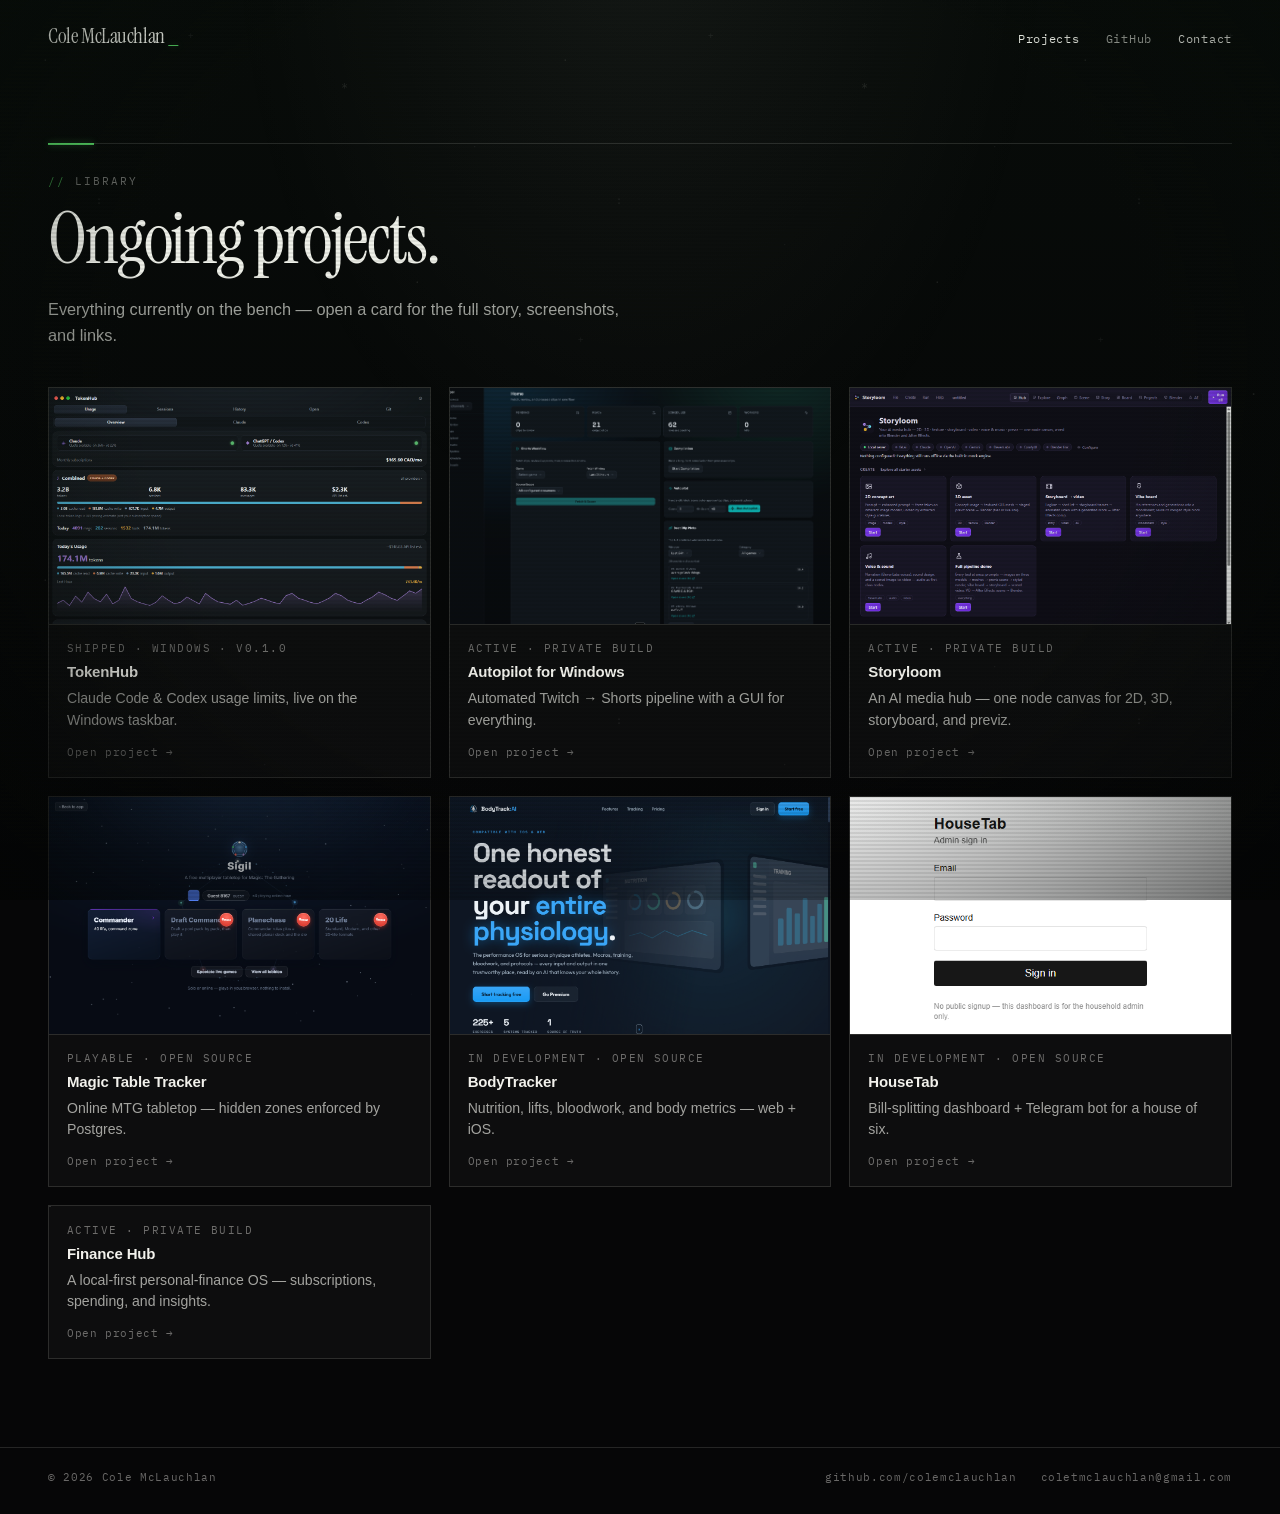
==== projects.html @ 8349c5d2 "Portfolio site" ====
<!DOCTYPE html>
<html lang="en">
  <head>
    <meta charset="UTF-8" />
    <meta name="viewport" content="width=device-width, initial-scale=1.0" />
    <title>Projects — Cole McLauchlan</title>
    <meta name="theme-color" content="#060607" />
    <meta
      name="description"
      content="The library of Cole McLauchlan's ongoing projects — Windows apps, automation pipelines, and full-stack web apps."
    />
    <link rel="icon" type="image/svg+xml" href="./favicon.svg" />
    <link rel="canonical" href="https://colemclauchlan.com/projects.html" />
    <meta property="og:type" content="website" />
    <meta property="og:site_name" content="Cole McLauchlan" />
    <meta property="og:title" content="Projects — Cole McLauchlan" />
    <meta
      property="og:description"
      content="The library of Cole McLauchlan's ongoing projects — Windows apps, automation pipelines, and full-stack web apps."
    />
    <meta property="og:url" content="https://colemclauchlan.com/projects.html" />
    <meta property="og:image" content="https://colemclauchlan.com/media/og-share.png" />
    <meta name="twitter:card" content="summary_large_image" />
    <meta name="twitter:image" content="https://colemclauchlan.com/media/og-share.png" />
    <link rel="preconnect" href="https://fonts.googleapis.com" />
    <link rel="preconnect" href="https://fonts.gstatic.com" crossorigin />
    <link
      rel="stylesheet"
      href="https://fonts.googleapis.com/css2?family=Instrument+Serif:ital@0;1&family=IBM+Plex+Mono:wght@400;500&display=swap"
    />
    <link rel="stylesheet" href="./style.css" />
    <noscript>
      <style>
        .reveal { opacity: 1; transform: none; }
      </style>
    </noscript>
  </head>
  <body>
    <div class="crt" aria-hidden="true"></div>
    <header class="site-header">
      <a class="brand" href="./index.html" aria-label="Back to home">Cole McLauchlan</a>
      <nav class="site-nav" aria-label="Primary">
        <a class="nav-link" href="./projects.html" aria-current="page">Projects</a>
        <a class="nav-link" href="https://github.com/colemclauchlan" target="_blank" rel="noreferrer">GitHub</a>
        <a class="nav-link nav-contact" href="./index.html#contact">Contact</a>
      </nav>
    </header>

    <main>
      <section class="section" id="library">
        <div class="section-head reveal">
          <p class="eyebrow">Library</p>
          <h2>Ongoing projects.</h2>
        </div>
        <p class="lib-intro reveal">
          Everything currently on the bench &mdash; open a card for the full story,
          screenshots, and links.
        </p>

        <div class="lib-grid reveal">
          <button class="lib-card" data-dialog="dlg-tokenhub" type="button">
            <span class="card-thumb">
              <img src="./media/tokenhub-dash.png" alt="The TokenHub usage dashboard" width="1280" height="800" loading="lazy" draggable="false" />
            </span>
            <span class="card-info">
              <span class="lib-status">Shipped &middot; Windows &middot; v0.1.0</span>
              <span class="card-name">TokenHub</span>
              <span class="card-desc">Claude Code &amp; Codex usage limits, live on the Windows taskbar.</span>
              <span class="lib-open">Open project &rarr;</span>
            </span>
          </button>

          <button class="lib-card" data-dialog="dlg-autopilot" type="button">
            <span class="card-thumb">
              <img src="./media/autopilot-dashboard.png" alt="Autopilot for Windows dashboard" width="1280" height="800" loading="lazy" draggable="false" />
            </span>
            <span class="card-info">
              <span class="lib-status">Active &middot; private build</span>
              <span class="card-name">Autopilot for Windows</span>
              <span class="card-desc">Automated Twitch &rarr; Shorts pipeline with a GUI for everything.</span>
              <span class="lib-open">Open project &rarr;</span>
            </span>
          </button>

          <button class="lib-card" data-dialog="dlg-storyloom" type="button">
            <span class="card-thumb">
              <img src="./media/storyloom-hub.png" alt="The Storyloom hub with workflow templates" width="1280" height="800" loading="lazy" draggable="false" />
            </span>
            <span class="card-info">
              <span class="lib-status">Active &middot; private build</span>
              <span class="card-name">Storyloom</span>
              <span class="card-desc">An AI media hub &mdash; one node canvas for 2D, 3D, storyboard, and previz.</span>
              <span class="lib-open">Open project &rarr;</span>
            </span>
          </button>

          <button class="lib-card" data-dialog="dlg-sigil" type="button">
            <span class="card-thumb">
              <img src="./media/sigil-tabletop.png" alt="Sigil multiplayer tabletop lobby" width="1280" height="800" loading="lazy" draggable="false" />
            </span>
            <span class="card-info">
              <span class="lib-status">Playable &middot; open source</span>
              <span class="card-name">Magic Table Tracker</span>
              <span class="card-desc">Online MTG tabletop &mdash; hidden zones enforced by Postgres.</span>
              <span class="lib-open">Open project &rarr;</span>
            </span>
          </button>

          <button class="lib-card" data-dialog="dlg-bodytracker" type="button">
            <span class="card-thumb">
              <img src="./media/bodytracker.png" alt="BodyTracker landing page" width="1280" height="800" loading="lazy" draggable="false" />
            </span>
            <span class="card-info">
              <span class="lib-status">In development &middot; open source</span>
              <span class="card-name">BodyTracker</span>
              <span class="card-desc">Nutrition, lifts, bloodwork, and body metrics &mdash; web + iOS.</span>
              <span class="lib-open">Open project &rarr;</span>
            </span>
          </button>

          <button class="lib-card" data-dialog="dlg-housetab" type="button">
            <span class="card-thumb">
              <img src="./media/housetab.png" alt="HouseTab admin sign-in" width="600" height="380" loading="lazy" draggable="false" />
            </span>
            <span class="card-info">
              <span class="lib-status">In development &middot; open source</span>
              <span class="card-name">HouseTab</span>
              <span class="card-desc">Bill-splitting dashboard + Telegram bot for a house of six.</span>
              <span class="lib-open">Open project &rarr;</span>
            </span>
          </button>

          <button class="lib-card" data-dialog="dlg-finance" type="button">
            <span class="card-thumb card-thumb-type">
              <span class="type-letter">F.</span>
              <span class="type-stack">Next.js &middot; Local-first &middot; TypeScript</span>
            </span>
            <span class="card-info">
              <span class="lib-status">Active &middot; private build</span>
              <span class="card-name">Finance Hub</span>
              <span class="card-desc">A local-first personal-finance OS &mdash; subscriptions, spending, and insights.</span>
              <span class="lib-open">Open project &rarr;</span>
            </span>
          </button>
        </div>
      </section>
    </main>

    <footer class="site-footer">
      <span>&copy; 2026 Cole McLauchlan</span>
      <span class="footer-links">
        <a href="https://github.com/colemclauchlan" target="_blank" rel="noreferrer">github.com/colemclauchlan</a>
        <a href="mailto:coletmclauchlan@gmail.com">coletmclauchlan@gmail.com</a>
      </span>
    </footer>

    <!-- ---------- project dialogs ---------- -->

    <dialog class="project-dialog" id="dlg-tokenhub" aria-labelledby="ttl-tokenhub">
      <div class="dialog-inner">
        <div class="dialog-head">
          <p class="eyebrow">Shipped &middot; Windows &middot; v0.1.0 &middot; July 2026</p>
          <button class="dialog-close" type="button" aria-label="Close">&times;</button>
        </div>
        <h3 id="ttl-tokenhub">TokenHub</h3>
        <div class="dialog-media">
          <img src="./media/tokenhub-dash.png" alt="The TokenHub usage dashboard with Claude and Codex analytics" loading="lazy" />
          <img class="dialog-mini" src="./media/minibar.png" alt="The TokenHub mini-bar showing 5h and 7d limit bars" loading="lazy" />
        </div>
        <p>
          AI coding subscriptions enforce rolling 5-hour and 7-day limits, and the
          only way to check them is to ask the CLI &mdash; usually right after it
          cuts you off. TokenHub keeps both windows, for both providers, docked on
          the taskbar: exact percentages, reset countdowns, and a status light
          showing whether your agent is working, waiting on you, or stopped.
        </p>
        <p>
          Behind the mini-bar: usage analytics (tokens, sessions, cost estimates,
          14-day trends), live session cards, per-project history, and a git
          dashboard covering local repos and connected GitHub accounts. 100%
          local &mdash; nothing leaves the machine.
        </p>
        <p class="dialog-stack">Rust &middot; Tauri &middot; WebView2</p>
        <div class="dialog-actions">
          <a class="button button-primary" href="https://github.com/colemclauchlan/TokenHub/releases/latest" target="_blank" rel="noreferrer">Download for Windows</a>
          <a class="inline-link" href="https://tokenhub-ten.vercel.app" target="_blank" rel="noreferrer">tokenhub-ten.vercel.app</a>
          <a class="inline-link" href="https://github.com/colemclauchlan/TokenHub" target="_blank" rel="noreferrer">source</a>
        </div>
      </div>
    </dialog>

    <dialog class="project-dialog" id="dlg-autopilot" aria-labelledby="ttl-autopilot">
      <div class="dialog-inner">
        <div class="dialog-head">
          <p class="eyebrow">Active &middot; private build</p>
          <button class="dialog-close" type="button" aria-label="Close">&times;</button>
        </div>
        <h3 id="ttl-autopilot">Autopilot for Windows</h3>
        <div class="dialog-media">
          <img src="./media/autopilot-dashboard.png" alt="Autopilot dashboard" loading="lazy" />
          <div class="dialog-media-row">
            <img src="./media/autopilot-analytics.png" alt="Autopilot analytics page" loading="lazy" />
            <img src="./media/autopilot-studio.png" alt="Autopilot studio page" loading="lazy" />
          </div>
        </div>
        <p>
          A fully automated short-form content pipeline: it discovers top Twitch
          clips, scores them by view velocity and audio quality, reformats to
          9:16 vertical with facecam auto-detection, burns word-level karaoke
          subtitles, and publishes across YouTube, Instagram, TikTok, and
          Facebook on a schedule &mdash; zero manual input.
        </p>
        <p>
          Ported from an open-source macOS pipeline and rebuilt for Windows, then
          extended well past the original: a visual workflow builder, an agentic
          mission system, style cloning from example reels, a Clip Factory that
          turns any long-form URL into captioned shorts, and a multitrack
          timeline editor for re-cuts.
        </p>
        <p class="dialog-stack">Python &middot; FastAPI &middot; React &middot; FFmpeg &middot; Whisper</p>
        <div class="dialog-actions">
          <span class="inline-link" style="text-decoration: none; cursor: default;">runs locally &mdash; not published</span>
        </div>
      </div>
    </dialog>

    <dialog class="project-dialog" id="dlg-storyloom" aria-labelledby="ttl-storyloom">
      <div class="dialog-inner">
        <div class="dialog-head">
          <p class="eyebrow">Active &middot; private build</p>
          <button class="dialog-close" type="button" aria-label="Close">&times;</button>
        </div>
        <h3 id="ttl-storyloom">Storyloom</h3>
        <div class="dialog-media">
          <img src="./media/storyloom-hub.png" alt="The Storyloom hub tab with workflow templates" loading="lazy" />
        </div>
        <p>
          An AI media hub built around a node canvas: prompts flow through a
          graph and come out as concept art, textures, GLB meshes, storyboards,
          and scored previz video. A live TCP bridge syncs scenes straight into
          Blender, and a dockable panel connects After Effects.
        </p>
        <p>
          The whole pipeline runs offline through a built-in mock engine &mdash;
          procedural art, PBR materials, real meshes, WebGL renders &mdash; and
          switches to fal.ai, OpenAI, Gemini, Anthropic, and ElevenLabs when keys
          are added. Recent additions: a DCC-style scene editor with cameras,
          layers, and numeric transforms, plus a storefront of starter asset
          packs.
        </p>
        <p class="dialog-stack">React &middot; Vite &middot; React Flow &middot; Three.js &middot; Express</p>
        <div class="dialog-actions">
          <span class="inline-link" style="text-decoration: none; cursor: default;">runs locally &mdash; not published</span>
        </div>
      </div>
    </dialog>

    <dialog class="project-dialog" id="dlg-sigil" aria-labelledby="ttl-sigil">
      <div class="dialog-inner">
        <div class="dialog-head">
          <p class="eyebrow">Playable &middot; open source</p>
          <button class="dialog-close" type="button" aria-label="Close">&times;</button>
        </div>
        <h3 id="ttl-sigil">Magic Table Tracker</h3>
        <div class="dialog-media">
          <img src="./media/sigil-tabletop.png" alt="Sigil multiplayer lobby with format selection" loading="lazy" />
        </div>
        <p>
          A virtual tabletop for Magic: The Gathering that runs from a single
          index.html &mdash; no build step. Solo goldfishing, hotseat pods of
          four, and online multiplayer where the server is the source of truth:
          hidden zones sit behind Postgres row-level security, so an opponent's
          hand is hidden by the database, not the client.
        </p>
        <p>
          Ships with deck import from Moxfield, Archidekt, and MTGA, automatic
          card art from Scryfall, commander damage tracking, Planechase, draft
          mode, and an undo system built on a pure reducer with exact action
          inversion.
        </p>
        <p class="dialog-stack">Vanilla JS &middot; Supabase Realtime &middot; Postgres RLS</p>
        <div class="dialog-actions">
          <a class="button button-primary" href="https://github.com/colemclauchlan/SigilMTG" target="_blank" rel="noreferrer">View source</a>
        </div>
      </div>
    </dialog>

    <dialog class="project-dialog" id="dlg-bodytracker" aria-labelledby="ttl-bodytracker">
      <div class="dialog-inner">
        <div class="dialog-head">
          <p class="eyebrow">In development &middot; open source</p>
          <button class="dialog-close" type="button" aria-label="Close">&times;</button>
        </div>
        <h3 id="ttl-bodytracker">BodyTracker</h3>
        <div class="dialog-media">
          <img src="./media/bodytracker.png" alt="BodyTracker landing page" loading="lazy" />
        </div>
        <p>
          One Next.js codebase that ships to the web and to a Capacitor-wrapped
          iOS app &mdash; identical UI, the same Supabase backend, accounts and
          data syncing everywhere.
        </p>
        <p>
          Tracks nutrition and macros, workouts and lift progression, body
          measurements, bloodwork, steps, hydration, sleep, and compound
          protocols with dose tracking &mdash; per-user isolation enforced by
          Postgres row-level security.
        </p>
        <p class="dialog-stack">Next.js &middot; Supabase &middot; Capacitor &middot; TanStack Query</p>
        <div class="dialog-actions">
          <a class="button button-primary" href="https://github.com/colemclauchlan/BodyTrackAI" target="_blank" rel="noreferrer">View source</a>
        </div>
      </div>
    </dialog>

    <dialog class="project-dialog" id="dlg-housetab" aria-labelledby="ttl-housetab">
      <div class="dialog-inner">
        <div class="dialog-head">
          <p class="eyebrow">In development &middot; open source</p>
          <button class="dialog-close" type="button" aria-label="Close">&times;</button>
        </div>
        <h3 id="ttl-housetab">HouseTab</h3>
        <div class="dialog-media">
          <img src="./media/housetab.png" alt="HouseTab admin sign-in" loading="lazy" />
        </div>
        <p>
          One roommate pays the landlord; HouseTab keeps everyone square. The
          admin logs each bill, a Telegram bot posts the monthly breakdown to the
          house group chat, and roommates tap &ldquo;I've sent my e-transfer&rdquo;
          &mdash; the message updates live with who has paid.
        </p>
        <p>
          It never moves money; it only tracks declarations of payment. Runs on
          Vercel Hobby + Supabase + the free Bot API for $0&ndash;10 a month,
          with daily reminder crons.
        </p>
        <p class="dialog-stack">Next.js 15 &middot; Supabase &middot; Telegram Bot API &middot; Vercel Cron</p>
        <div class="dialog-actions">
          <a class="button button-primary" href="https://github.com/colemclauchlan/BillShare" target="_blank" rel="noreferrer">View source</a>
        </div>
      </div>
    </dialog>

    <dialog class="project-dialog" id="dlg-finance" aria-labelledby="ttl-finance">
      <div class="dialog-inner">
        <div class="dialog-head">
          <p class="eyebrow">Active &middot; private build</p>
          <button class="dialog-close" type="button" aria-label="Close">&times;</button>
        </div>
        <h3 id="ttl-finance">Finance Hub</h3>
        <p>
          A local-first personal-finance OS. A subscription ledger tracks every
          recurring charge &mdash; what it costs, when it renews, and the door out
          &mdash; while a spending module pulls transactions from Gmail receipts
          and imported bank CSVs, tracks credit-card status, and computes
          analytics: overview, recurring, online vs. IRL services, a
          &ldquo;cancel these and save&rdquo; callout, cards &amp; statements, and
          insights.
        </p>
        <p>
          It runs entirely on your machine &mdash; no cloud, no accounts, no
          telemetry. Bank CSVs are parsed and normalized to merchants locally, and
          recurring charges are inferred only from real billing evidence, never
          marketing email.
        </p>
        <p class="dialog-stack">Next.js &middot; TypeScript &middot; Local-first</p>
        <div class="dialog-actions">
          <span class="inline-link" style="text-decoration: none; cursor: default;">runs locally &mdash; private (handles real financial data)</span>
        </div>
      </div>
    </dialog>

    <script type="module" src="./main.js"></script>
  </body>
</html>
---- style.css ----
:root {
  color-scheme: dark;
  --bg: #060607;
  --panel: rgba(242, 241, 236, 0.03);
  --panel-strong: rgba(242, 241, 236, 0.07);
  --line: rgba(242, 241, 236, 0.13);
  --line-strong: rgba(242, 241, 236, 0.32);
  --text: #f2f1ec;
  --muted: rgba(242, 241, 236, 0.66);
  --soft: rgba(242, 241, 236, 0.42);
  --signal: #56d364;
  --phosphor: #8affab;
  --phosphor-dim: rgba(86, 211, 100, 0.62);
  --glow: 0 0 7px rgba(86, 211, 100, 0.45);
  --maxw: 1400px;
  --gutter: clamp(20px, 4vw, 48px);
  --display: "Instrument Serif", "Iowan Old Style", "Palatino Linotype", Georgia, serif;
  --body: "Segoe UI", -apple-system, "Helvetica Neue", Arial, sans-serif;
  --mono: "IBM Plex Mono", "Cascadia Code", Consolas, monospace;
}

*,
*::before,
*::after {
  box-sizing: border-box;
}

html {
  scroll-behavior: smooth;
}

body {
  margin: 0;
  min-height: 100vh;
  background: var(--bg);
  color: var(--text);
  font-family: var(--body);
  text-rendering: optimizeLegibility;
  -webkit-font-smoothing: antialiased;
  overflow-x: clip;
}

body::before {
  content: "";
  position: fixed;
  inset: 0;
  pointer-events: none;
  background: radial-gradient(ellipse at 50% -10%, rgba(242, 241, 236, 0.055), transparent 46%);
}

/* a faint ASCII starfield behind everything */
body::after {
  content: "";
  position: fixed;
  inset: 0;
  z-index: 0;
  pointer-events: none;
  background-image: url('data:image/svg+xml;utf8,<svg xmlns="http://www.w3.org/2000/svg" width="520" height="520"><g fill="%23f2f1ec" font-family="monospace"><text x="42" y="64" font-size="11" opacity="0.09">·</text><text x="188" y="38" font-size="9" opacity="0.07">+</text><text x="341" y="92" font-size="12" opacity="0.1">*</text><text x="472" y="150" font-size="9" opacity="0.06">·</text><text x="96" y="204" font-size="10" opacity="0.08">:</text><text x="262" y="248" font-size="9" opacity="0.06">·</text><text x="414" y="286" font-size="11" opacity="0.09">·</text><text x="58" y="342" font-size="9" opacity="0.06">+</text><text x="210" y="398" font-size="12" opacity="0.1">·</text><text x="356" y="430" font-size="9" opacity="0.07">*</text><text x="122" y="474" font-size="10" opacity="0.08">·</text><text x="470" y="496" font-size="9" opacity="0.06">:</text></g></svg>');
  background-size: 520px 520px;
}

::selection {
  background: rgba(86, 211, 100, 0.28);
}

/* ---------- CRT scanline + vignette overlay ---------- */

.crt {
  position: fixed;
  inset: 0;
  z-index: 40;
  pointer-events: none;
  background:
    repeating-linear-gradient(
      0deg,
      rgba(0, 0, 0, 0) 0,
      rgba(0, 0, 0, 0) 2px,
      rgba(0, 0, 0, 0.16) 3px,
      rgba(0, 0, 0, 0) 4px
    ),
    radial-gradient(ellipse at 50% 40%, transparent 56%, rgba(3, 5, 4, 0.6) 100%);
}

.crt::after {
  content: "";
  position: absolute;
  inset: 0;
  background: linear-gradient(rgba(86, 211, 100, 0.03), rgba(86, 211, 100, 0));
  animation: crt-flicker 5.5s steps(60) infinite;
}

@keyframes crt-flicker {
  0%, 96%, 100% { opacity: 0.5; }
  97% { opacity: 0.22; }
  98% { opacity: 0.7; }
  99% { opacity: 0.35; }
}

.sr-only {
  position: absolute;
  width: 1px;
  height: 1px;
  padding: 0;
  margin: -1px;
  overflow: hidden;
  clip: rect(0, 0, 0, 0);
  white-space: nowrap;
  border: 0;
}

a {
  color: inherit;
  text-decoration: none;
}

img {
  display: block;
  max-width: 100%;
  height: auto;
}

:focus-visible {
  outline: 2px solid var(--line-strong);
  outline-offset: 3px;
}

.site-header,
main,
.site-footer {
  position: relative;
  z-index: 1;
  width: 100%;
  max-width: var(--maxw);
  margin-inline: auto;
  padding-inline: var(--gutter);
}

/* ---------- header ---------- */

.site-header {
  display: flex;
  justify-content: space-between;
  align-items: baseline;
  gap: 24px;
  padding-top: 26px;
  z-index: 2;
}

.brand {
  font-family: var(--display);
  font-size: 1.3rem;
  letter-spacing: -0.02em;
  line-height: 1;
}

.brand::after {
  content: "_";
  margin-left: 2px;
  color: var(--signal);
  font-family: var(--mono);
  text-shadow: var(--glow);
  animation: blink 1.1s steps(1) infinite;
}

@keyframes blink {
  0%, 50% { opacity: 1; }
  50.01%, 100% { opacity: 0; }
}

.site-nav {
  display: flex;
  gap: 26px;
}

.nav-link {
  font-family: var(--mono);
  font-size: 12px;
  letter-spacing: 0.06em;
  color: var(--muted);
  transition: color 160ms ease;
}

.nav-link:hover,
.nav-link:focus-visible {
  color: var(--text);
}

.nav-contact,
.nav-link[aria-current="page"] {
  color: var(--text);
}

/* ---------- shared type ---------- */

.eyebrow {
  margin: 0;
  font-family: var(--mono);
  font-size: 11px;
  font-weight: 400;
  letter-spacing: 0.18em;
  text-transform: uppercase;
  color: var(--soft);
}

.eyebrow::before {
  content: "// ";
  color: var(--phosphor-dim);
}

h1,
h2,
h3 {
  margin: 0;
  font-family: var(--display);
  font-weight: 400;
  line-height: 1.04;
  letter-spacing: -0.03em;
}

h1 em {
  font-style: italic;
  letter-spacing: -0.035em;
}

.section {
  padding-top: 96px;
}

.section-head {
  position: relative;
  margin-bottom: 36px;
  padding-top: 30px;
  border-top: 1px solid var(--line);
}

/* a green data-tick riding the section rule */
.section-head::before {
  content: "";
  position: absolute;
  top: -1px;
  left: 0;
  width: 46px;
  height: 2px;
  background: var(--signal);
  box-shadow: var(--glow);
}

.section-head h2 {
  margin-top: 14px;
  font-size: clamp(2.5rem, 5.6vw, 4.8rem);
}

.inline-link {
  font-family: var(--mono);
  font-size: 12.5px;
  color: var(--muted);
  text-decoration: underline;
  text-underline-offset: 4px;
  text-decoration-color: var(--line-strong);
  transition: color 160ms ease;
}

.inline-link:hover,
.inline-link:focus-visible {
  color: var(--text);
}

/* ---------- buttons ---------- */

.button {
  display: inline-flex;
  align-items: center;
  justify-content: center;
  min-height: 48px;
  padding: 0 24px;
  border: 1px solid var(--line);
  background: var(--panel);
  font-family: var(--mono);
  font-size: 13px;
  letter-spacing: 0.03em;
  color: var(--text);
  transition:
    transform 180ms ease,
    border-color 180ms ease,
    background-color 180ms ease,
    color 180ms ease;
}

.button:hover,
.button:focus-visible {
  transform: translateY(-2px);
  border-color: var(--line-strong);
  background: var(--panel-strong);
}

.button-primary {
  background: var(--text);
  border-color: var(--text);
  color: var(--bg);
}

.button-primary:hover,
.button-primary:focus-visible {
  background: var(--panel-strong);
  border-color: var(--line-strong);
  color: var(--text);
}

/* ---------- hero ---------- */

.hero {
  position: relative;
  min-height: calc(100vh - 76px);
  display: flex;
  flex-direction: column;
  justify-content: center;
  padding-top: 24px;
  padding-bottom: 76px;
}

/* the galaxy fills the whole viewport behind the copy (and the header) */
.hero-sky,
.hero-scrim {
  position: absolute;
  top: -76px;
  bottom: 0;
  left: 50%;
  width: 100vw;
  transform: translateX(-50%);
  pointer-events: none;
}

.hero-sky canvas {
  display: block;
  width: 100%;
  height: 100%;
}

.hero-scrim {
  background: linear-gradient(90deg, rgba(6, 6, 7, 0.72), rgba(6, 6, 7, 0.32) 44%, transparent 68%);
}

.hero-copy {
  position: relative;
  z-index: 1;
  max-width: 44rem;
}

/* terminal prompt */
.term-line {
  margin: 0 0 4px;
  font-family: var(--mono);
  font-size: clamp(11px, 1.3vw, 13px);
  letter-spacing: 0.02em;
  color: var(--muted);
  white-space: nowrap;
  overflow: hidden;
  text-overflow: ellipsis;
}

.term-user {
  color: var(--phosphor-dim);
  text-shadow: var(--glow);
}

.term-punc {
  color: var(--soft);
}

.term-path {
  color: var(--muted);
}

.term-punc + .term-cmd,
.term-cmd {
  color: var(--text);
  margin-left: 0.5ch;
}

.term-cursor {
  color: var(--signal);
  text-shadow: var(--glow);
  animation: blink 1.05s steps(1) infinite;
}

.term-arrow {
  color: var(--phosphor-dim);
  text-shadow: var(--glow);
}

/* ASCII name banner */
.name-banner {
  margin: 20px 0 0;
  font-family: var(--mono);
  font-weight: 500;
  color: var(--phosphor-dim);
  text-shadow: var(--glow);
  white-space: pre;
  line-height: 1.05;
  overflow: hidden;
}

.name-banner-full {
  font-size: clamp(9px, 1.52vw, 14px);
}

.name-banner-mini {
  display: none;
  font-size: clamp(15px, 6.4vw, 26px);
}

.hero h1 {
  margin-top: 22px;
  font-size: clamp(2.9rem, 6.3vw, 5.8rem);
}

.hero-text {
  max-width: 34rem;
  margin: 22px 0 0;
  color: var(--muted);
  font-size: 1.05rem;
  line-height: 1.6;
}

.hero-actions {
  display: flex;
  flex-wrap: wrap;
  gap: 14px;
  margin: 32px 0 30px;
}

.hero-rail {
  display: flex;
  flex-wrap: wrap;
  gap: 12px 22px;
  margin: 0;
  padding-top: 18px;
  border-top: 1px solid var(--line);
}

.hero-rail span {
  font-family: var(--mono);
  font-size: 10.5px;
  letter-spacing: 0.14em;
  text-transform: uppercase;
  color: var(--soft);
}

.stage-caption {
  position: absolute;
  right: 0;
  bottom: 22px;
  z-index: 1;
  margin: 0;
  font-family: var(--mono);
  font-size: 11px;
  letter-spacing: 0.1em;
  color: var(--soft);
}

.stat-dot {
  color: var(--signal);
  text-shadow: var(--glow);
  animation: blink 2.4s steps(1) infinite;
}

/* ---------- flagship ---------- */

.flagship {
  display: grid;
  grid-template-columns: minmax(0, 7fr) minmax(0, 5fr);
  gap: 52px;
  padding-top: 36px;
  border-top: 1px solid var(--line);
}

.flagship-eyebrow {
  color: var(--muted);
}

.flagship h3 {
  margin-top: 18px;
  font-size: clamp(2.1rem, 3.6vw, 3.2rem);
}

.flagship-lede {
  max-width: 34rem;
  margin: 18px 0 0;
  color: var(--muted);
  font-size: 1.05rem;
  line-height: 1.6;
}

.flagship-pillars {
  list-style: none;
  margin: 30px 0 0;
  padding: 0;
  display: grid;
  gap: 18px;
}

.flagship-pillars li {
  display: grid;
  grid-template-columns: minmax(150px, 190px) minmax(0, 1fr);
  gap: 16px;
  padding-top: 16px;
  border-top: 1px solid var(--line);
}

.pillar-name {
  font-family: var(--mono);
  font-size: 12px;
  letter-spacing: 0.05em;
  color: var(--text);
}

.pillar-desc {
  color: var(--muted);
  font-size: 0.95rem;
  line-height: 1.55;
}

.flagship-actions {
  display: flex;
  flex-wrap: wrap;
  align-items: center;
  gap: 18px;
  margin-top: 32px;
}

.flagship-visual {
  display: flex;
  flex-direction: column;
  gap: 14px;
  align-self: start;
  min-width: 0;
  transition: transform 220ms ease;
}

.flagship-visual:hover {
  transform: translateY(-3px);
}

.flagship-shot {
  width: 100%;
  display: block;
  border: 1px solid var(--line);
  background: var(--panel);
}

/* the mini-bar already has its own rounded frame — no extra border/background */
.flagship-strip {
  width: auto;
  max-width: 330px;
  align-self: start;
}

/* ---------- work rail ---------- */

.work-rail {
  margin-top: 72px;
}

.work-rail-head {
  display: flex;
  justify-content: space-between;
  align-items: baseline;
  gap: 20px;
  padding-top: 22px;
  border-top: 1px solid var(--line);
  margin-bottom: 22px;
}

.rail-hint {
  margin: 0;
  font-family: var(--mono);
  font-size: 11px;
  letter-spacing: 0.08em;
  color: var(--soft);
}

.rail-viewport {
  overflow-x: auto;
  scrollbar-width: none;
  scroll-snap-type: x proximity;
  cursor: grab;
}

.rail-viewport::-webkit-scrollbar {
  display: none;
}

.rail-viewport.is-dragging {
  cursor: grabbing;
  scroll-snap-type: none;
}

.rail-track {
  display: flex;
  gap: 18px;
  padding-bottom: 8px;
}

.work-card {
  flex: 0 0 clamp(264px, 30vw, 344px);
  display: flex;
  flex-direction: column;
  border: 1px solid var(--line);
  background: var(--panel);
  scroll-snap-align: start;
  transition:
    transform 200ms ease,
    border-color 200ms ease,
    background-color 200ms ease;
}

.work-card:hover,
.work-card:focus-visible {
  transform: translateY(-3px);
  border-color: var(--line-strong);
  background: var(--panel-strong);
}

.card-thumb {
  display: block;
  aspect-ratio: 16 / 10;
  overflow: hidden;
  border-bottom: 1px solid var(--line);
}

.card-thumb img {
  width: 100%;
  height: 100%;
  object-fit: cover;
  object-position: top center;
}

.card-thumb-type {
  position: relative;
  background:
    radial-gradient(circle at 78% 18%, rgba(242, 241, 236, 0.06), transparent 52%),
    url('data:image/svg+xml;utf8,<svg xmlns="http://www.w3.org/2000/svg" width="260" height="260"><g fill="%23f2f1ec" font-family="monospace"><text x="28" y="42" font-size="10" opacity="0.14">·</text><text x="122" y="30" font-size="9" opacity="0.11">+</text><text x="212" y="66" font-size="11" opacity="0.15">*</text><text x="66" y="112" font-size="9" opacity="0.1">:</text><text x="176" y="140" font-size="10" opacity="0.13">·</text><text x="34" y="196" font-size="9" opacity="0.1">*</text><text x="132" y="228" font-size="11" opacity="0.14">·</text><text x="228" y="204" font-size="9" opacity="0.1">+</text></g></svg>'),
    var(--panel);
  background-size: auto, 260px 260px, auto;
}

.type-letter {
  position: absolute;
  left: 20px;
  bottom: 4px;
  font-family: var(--display);
  font-style: italic;
  font-size: 5.4rem;
  line-height: 1;
  color: var(--soft);
}

.type-stack {
  position: absolute;
  top: 16px;
  right: 18px;
  font-family: var(--mono);
  font-size: 10px;
  letter-spacing: 0.14em;
  text-transform: uppercase;
  color: var(--soft);
}

.card-info {
  display: flex;
  flex-direction: column;
  gap: 8px;
  padding: 16px 18px 18px;
}

.card-name {
  font-size: 15px;
  font-weight: 600;
  letter-spacing: -0.01em;
}

.card-desc {
  color: var(--muted);
  font-size: 0.88rem;
  line-height: 1.5;
}

.card-foot {
  margin-top: 6px;
  font-family: var(--mono);
  font-size: 10.5px;
  letter-spacing: 0.06em;
  color: var(--soft);
}

.rail-more {
  display: inline-block;
  margin-top: 22px;
}

/* ---------- project library ---------- */

.lib-intro {
  max-width: 36rem;
  margin: -16px 0 38px;
  color: var(--muted);
  font-size: 1.02rem;
  line-height: 1.6;
}

.lib-grid {
  display: grid;
  grid-template-columns: repeat(auto-fill, minmax(300px, 1fr));
  gap: 18px;
}

.lib-card {
  display: flex;
  flex-direction: column;
  margin: 0;
  padding: 0;
  text-align: left;
  font: inherit;
  color: inherit;
  border: 1px solid var(--line);
  background: var(--panel);
  cursor: pointer;
  transition:
    transform 200ms ease,
    border-color 200ms ease,
    background-color 200ms ease;
}

.lib-card:hover,
.lib-card:focus-visible {
  transform: translateY(-3px);
  border-color: var(--line-strong);
  background: var(--panel-strong);
}

.lib-status {
  font-family: var(--mono);
  font-size: 10.5px;
  letter-spacing: 0.14em;
  text-transform: uppercase;
  color: var(--soft);
}

.lib-open {
  margin-top: 6px;
  font-family: var(--mono);
  font-size: 10.5px;
  letter-spacing: 0.06em;
  color: var(--soft);
}

/* ---------- project dialogs ---------- */

.project-dialog {
  width: min(760px, calc(100vw - 32px));
  max-height: calc(100vh - 56px);
  margin: auto;
  padding: 0;
  border: 1px solid var(--line-strong);
  background: #0a0a0c;
  color: var(--text);
}

.project-dialog::backdrop {
  background: rgba(4, 4, 5, 0.74);
}

body:has(dialog[open]) {
  overflow: hidden;
}

.dialog-inner {
  padding: 26px 30px 34px;
}

.dialog-head {
  display: flex;
  justify-content: space-between;
  align-items: center;
  gap: 16px;
}

.dialog-close {
  flex: 0 0 auto;
  width: 38px;
  height: 38px;
  display: grid;
  place-items: center;
  margin: 0;
  padding: 0;
  border: 1px solid var(--line);
  background: transparent;
  color: var(--muted);
  font-family: var(--mono);
  font-size: 15px;
  cursor: pointer;
  transition: color 160ms ease, border-color 160ms ease;
}

.dialog-close:hover,
.dialog-close:focus-visible {
  color: var(--text);
  border-color: var(--line-strong);
}

.project-dialog h3 {
  margin-top: 12px;
  font-size: clamp(1.9rem, 4vw, 2.5rem);
}

.dialog-media {
  display: grid;
  gap: 12px;
  margin-top: 22px;
}

.dialog-media img {
  width: 100%;
  border: 1px solid var(--line);
  background: var(--panel);
}

.dialog-media img.dialog-mini {
  width: auto;
  max-width: 330px;
  border: none;
  background: none;
}

.dialog-media-row {
  display: grid;
  grid-template-columns: repeat(2, minmax(0, 1fr));
  gap: 12px;
}

.project-dialog p {
  margin: 18px 0 0;
  color: var(--muted);
  font-size: 0.97rem;
  line-height: 1.6;
}

.dialog-stack {
  margin-top: 22px;
  font-family: var(--mono);
  font-size: 10.5px;
  letter-spacing: 0.16em;
  text-transform: uppercase;
  color: var(--soft);
}

.dialog-actions {
  display: flex;
  flex-wrap: wrap;
  align-items: center;
  gap: 16px;
  margin-top: 26px;
}

/* ---------- repos ---------- */

.repo-grid {
  display: grid;
  grid-template-columns: repeat(2, minmax(0, 1fr));
  gap: 0 48px;
}

.repo-list {
  list-style: none;
  margin: 0;
  padding: 0;
}

.repo-link {
  display: block;
  padding: 20px 0 22px;
  border-top: 1px solid var(--line);
  transition: background-color 160ms ease;
}

.repo-link:hover .repo-name,
.repo-link:focus-visible .repo-name {
  text-decoration: underline;
  text-underline-offset: 4px;
  text-decoration-color: var(--line-strong);
}

.repo-id {
  display: flex;
  justify-content: space-between;
  align-items: baseline;
  gap: 16px;
}

.repo-name {
  font-size: 15px;
  font-weight: 600;
}

.repo-meta {
  font-family: var(--mono);
  font-size: 10.5px;
  letter-spacing: 0.14em;
  text-transform: uppercase;
  color: var(--soft);
}

.repo-desc {
  display: block;
  margin-top: 8px;
  max-width: 34rem;
  color: var(--muted);
  font-size: 0.92rem;
  line-height: 1.55;
}

.repo-all {
  grid-column: 1 / -1;
  justify-self: start;
  margin-top: 26px;
}

/* ---------- spinning ASCII donut — background of the contact section ---------- */

.donut {
  position: absolute;
  top: 50%;
  right: 4%;
  transform: translateY(-50%);
  z-index: 0;
  margin: 0;
  font-family: var(--mono);
  font-size: clamp(9px, 1.7vw, 15px);
  line-height: 1;
  letter-spacing: 0;
  color: var(--signal);
  text-shadow: 0 0 8px rgba(86, 211, 100, 0.5);
  white-space: pre;
  opacity: 0.5;
  pointer-events: none;
  user-select: none;
}

/* on narrower screens the tall donut would sit on top of the buttons — hide it */
@media (max-width: 1200px) {
  .donut {
    display: none;
  }

  .contact-strip {
    min-height: 0;
  }
}

/* ---------- contact ---------- */

.contact-strip {
  position: relative;
  overflow: hidden;
  min-height: 460px;
  padding-bottom: 8px;
}

.contact-content {
  position: relative;
  z-index: 1;
}

.contact-strip .eyebrow {
  padding-top: 30px;
  border-top: 1px solid var(--line);
}

.contact-strip h2 {
  margin-top: 16px;
  max-width: 22ch;
  font-size: clamp(2rem, 4.6vw, 3.8rem);
}

.contact-actions {
  display: flex;
  flex-wrap: wrap;
  align-items: center;
  gap: 18px;
  margin-top: 34px;
}

.contact-email {
  font-family: var(--mono);
  font-size: 12.5px;
  color: var(--muted);
  transition: color 160ms ease;
}

.contact-email:hover,
.contact-email:focus-visible {
  color: var(--text);
}

/* ---------- footer ---------- */

.site-footer {
  display: flex;
  justify-content: space-between;
  align-items: baseline;
  flex-wrap: wrap;
  gap: 10px 24px;
  margin-top: 88px;
  padding-top: 22px;
  padding-bottom: 30px;
  border-top: 1px solid var(--line);
  font-family: var(--mono);
  font-size: 11px;
  letter-spacing: 0.06em;
  color: var(--soft);
}

.footer-links {
  display: flex;
  flex-wrap: wrap;
  gap: 10px 24px;
}

.site-footer a {
  color: var(--soft);
  transition: color 160ms ease;
}

.site-footer a:hover,
.site-footer a:focus-visible {
  color: var(--text);
}

/* ---------- reveal ---------- */

.reveal {
  opacity: 0;
  transform: translateY(18px);
  transition:
    opacity 640ms ease,
    transform 640ms ease;
}

.reveal.is-visible {
  opacity: 1;
  transform: none;
}

/* ---------- responsive ---------- */

@media (max-width: 1080px) {
  .flagship {
    grid-template-columns: 1fr;
    gap: 36px;
  }

  .flagship-visual {
    max-width: 560px;
  }

  .repo-grid {
    grid-template-columns: 1fr;
    gap: 0;
  }
}

@media (max-width: 900px) {
  .hero {
    min-height: calc(100svh - 76px);
    padding-top: 40px;
  }

  .hero-scrim {
    background: linear-gradient(0deg, rgba(6, 6, 7, 0.7) 26%, rgba(6, 6, 7, 0.34) 58%, transparent 84%);
  }

  .section {
    padding-top: 72px;
  }
}

@media (max-width: 700px) {
  .name-banner-full {
    display: none;
  }

  .name-banner-mini {
    display: block;
  }
}

@media (max-width: 640px) {
  .site-header {
    padding-top: 20px;
  }

  .hero h1 {
    font-size: clamp(2.7rem, 11vw, 3.6rem);
  }

  .term-line {
    font-size: 11px;
  }

  .stage-caption {
    position: static;
    margin-top: 30px;
  }

  .flagship-pillars li {
    grid-template-columns: 1fr;
    gap: 6px;
  }

  .work-card {
    flex-basis: min(84vw, 320px);
  }
}

/* ---------- reduced motion ---------- */

@media (prefers-reduced-motion: reduce) {
  html {
    scroll-behavior: auto;
  }

  .reveal {
    opacity: 1;
    transform: none;
    transition: none;
  }

  .button,
  .work-card,
  .flagship-visual {
    transition: none;
  }

  .crt::after,
  .brand::after,
  .term-cursor,
  .stat-dot {
    animation: none;
  }
}
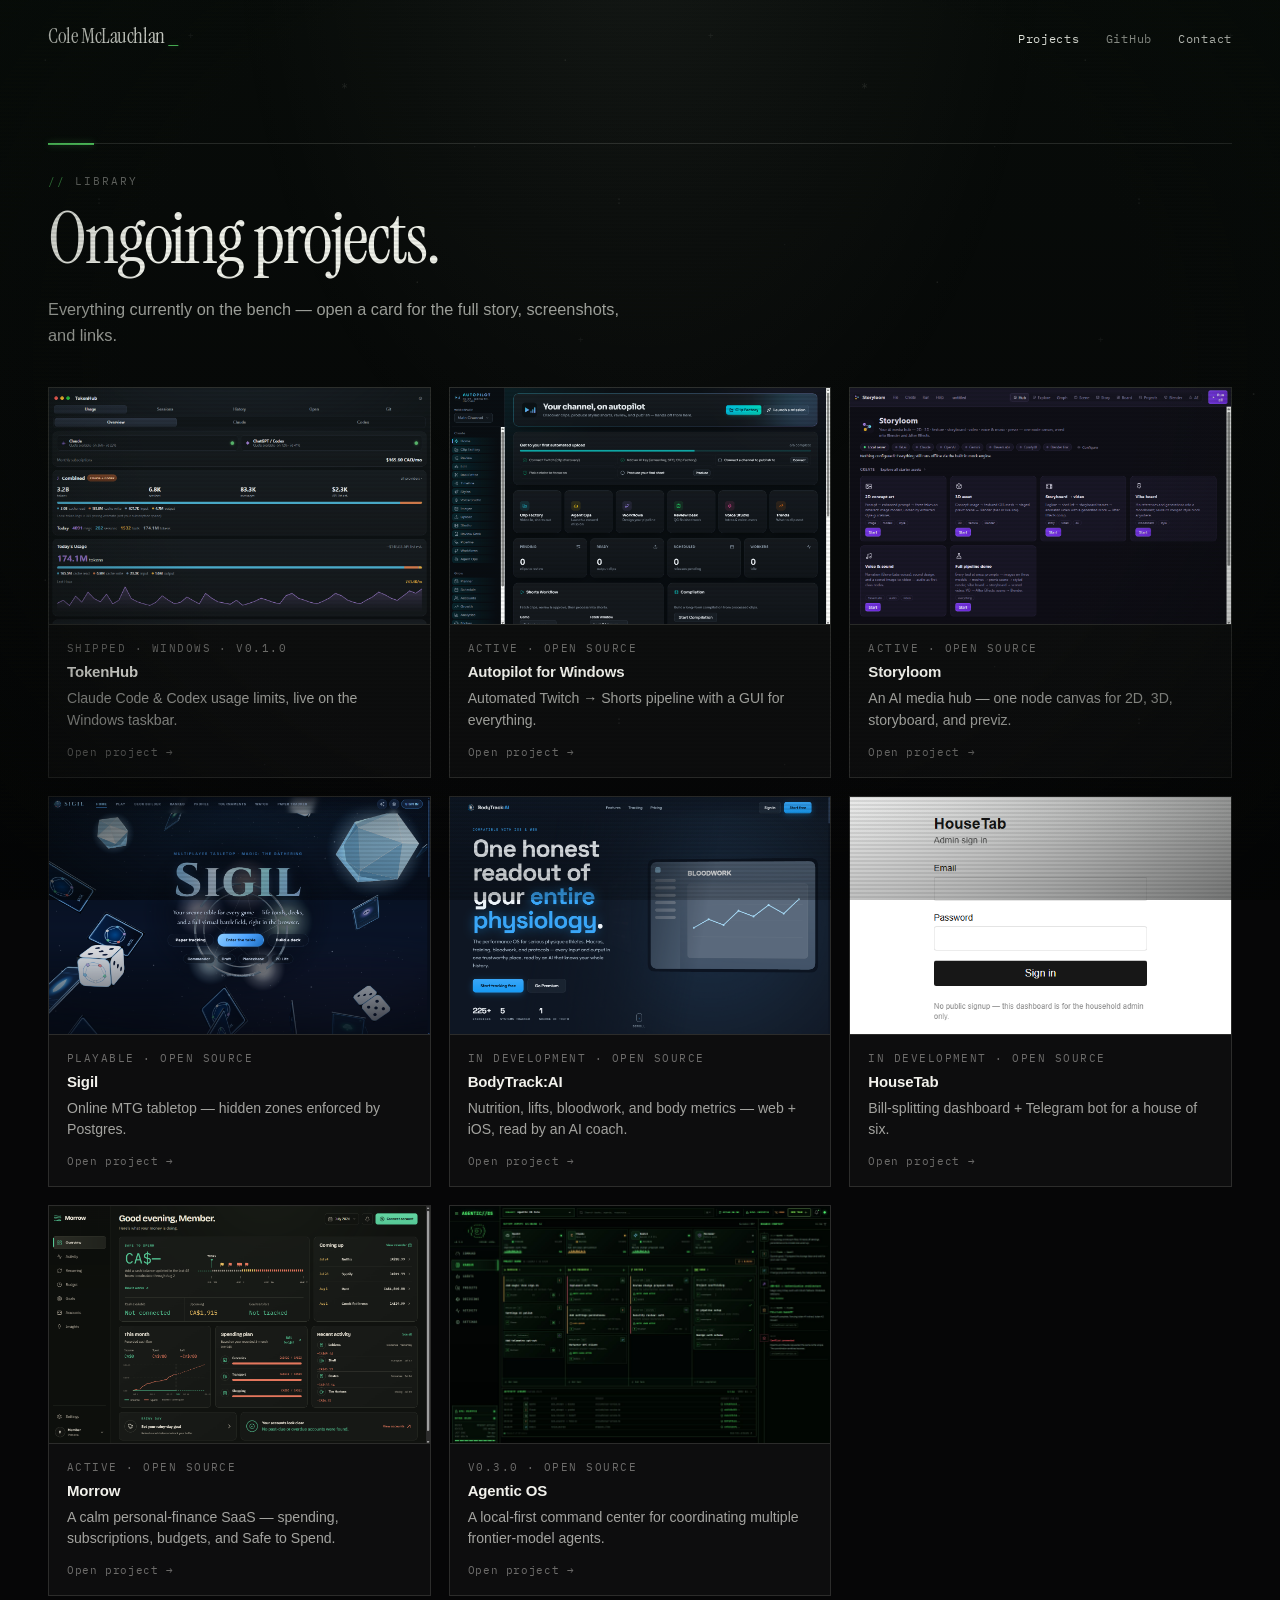
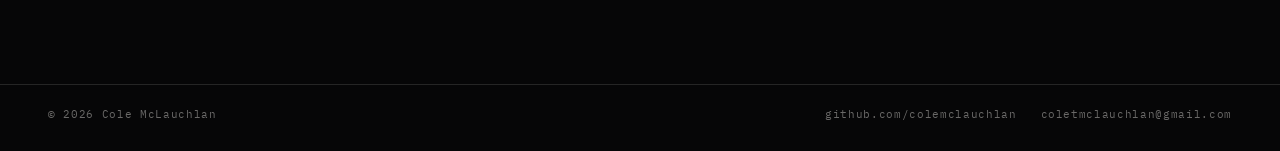
==== commit b8bc4208: "Refresh the library: all nine current projects, live repos, new screenshots" ====
--- a/projects.html
+++ b/projects.html
@@ -75,7 +75,7 @@
               <img src="./media/autopilot-dashboard.png" alt="Autopilot for Windows dashboard" width="1280" height="800" loading="lazy" draggable="false" />
             </span>
             <span class="card-info">
-              <span class="lib-status">Active &middot; private build</span>
+              <span class="lib-status">Active &middot; open source</span>
               <span class="card-name">Autopilot for Windows</span>
               <span class="card-desc">Automated Twitch &rarr; Shorts pipeline with a GUI for everything.</span>
               <span class="lib-open">Open project &rarr;</span>
@@ -87,7 +87,7 @@
               <img src="./media/storyloom-hub.png" alt="The Storyloom hub with workflow templates" width="1280" height="800" loading="lazy" draggable="false" />
             </span>
             <span class="card-info">
-              <span class="lib-status">Active &middot; private build</span>
+              <span class="lib-status">Active &middot; open source</span>
               <span class="card-name">Storyloom</span>
               <span class="card-desc">An AI media hub &mdash; one node canvas for 2D, 3D, storyboard, and previz.</span>
               <span class="lib-open">Open project &rarr;</span>
@@ -96,11 +96,11 @@
 
           <button class="lib-card" data-dialog="dlg-sigil" type="button">
             <span class="card-thumb">
-              <img src="./media/sigil-tabletop.png" alt="Sigil multiplayer tabletop lobby" width="1280" height="800" loading="lazy" draggable="false" />
+              <img src="./media/sigil-landing.png" alt="Sigil multiplayer tabletop landing" width="1280" height="800" loading="lazy" draggable="false" />
             </span>
             <span class="card-info">
               <span class="lib-status">Playable &middot; open source</span>
-              <span class="card-name">Magic Table Tracker</span>
+              <span class="card-name">Sigil</span>
               <span class="card-desc">Online MTG tabletop &mdash; hidden zones enforced by Postgres.</span>
               <span class="lib-open">Open project &rarr;</span>
             </span>
@@ -112,8 +112,8 @@
             </span>
             <span class="card-info">
               <span class="lib-status">In development &middot; open source</span>
-              <span class="card-name">BodyTracker</span>
-              <span class="card-desc">Nutrition, lifts, bloodwork, and body metrics &mdash; web + iOS.</span>
+              <span class="card-name">BodyTrack:AI</span>
+              <span class="card-desc">Nutrition, lifts, bloodwork, and body metrics &mdash; web + iOS, read by an AI coach.</span>
               <span class="lib-open">Open project &rarr;</span>
             </span>
           </button>
@@ -131,14 +131,25 @@
           </button>
 
           <button class="lib-card" data-dialog="dlg-finance" type="button">
-            <span class="card-thumb card-thumb-type">
-              <span class="type-letter">F.</span>
-              <span class="type-stack">Next.js &middot; Local-first &middot; TypeScript</span>
-            </span>
-            <span class="card-info">
-              <span class="lib-status">Active &middot; private build</span>
-              <span class="card-name">Finance Hub</span>
-              <span class="card-desc">A local-first personal-finance OS &mdash; subscriptions, spending, and insights.</span>
+            <span class="card-thumb">
+              <img src="./media/morrow-overview.png" alt="Morrow overview with Safe to Spend" width="1280" height="800" loading="lazy" draggable="false" />
+            </span>
+            <span class="card-info">
+              <span class="lib-status">Active &middot; open source</span>
+              <span class="card-name">Morrow</span>
+              <span class="card-desc">A calm personal-finance SaaS &mdash; spending, subscriptions, budgets, and Safe to Spend.</span>
+              <span class="lib-open">Open project &rarr;</span>
+            </span>
+          </button>
+
+          <button class="lib-card" data-dialog="dlg-agentic" type="button">
+            <span class="card-thumb">
+              <img src="./media/agentic-kanban.png" alt="Agentic OS Kanban command center" width="1280" height="800" loading="lazy" draggable="false" />
+            </span>
+            <span class="card-info">
+              <span class="lib-status">v0.3.0 &middot; open source</span>
+              <span class="card-name">Agentic OS</span>
+              <span class="card-desc">A local-first command center for coordinating multiple frontier-model agents.</span>
               <span class="lib-open">Open project &rarr;</span>
             </span>
           </button>
@@ -192,7 +203,7 @@
     <dialog class="project-dialog" id="dlg-autopilot" aria-labelledby="ttl-autopilot">
       <div class="dialog-inner">
         <div class="dialog-head">
-          <p class="eyebrow">Active &middot; private build</p>
+          <p class="eyebrow">Active &middot; open source</p>
           <button class="dialog-close" type="button" aria-label="Close">&times;</button>
         </div>
         <h3 id="ttl-autopilot">Autopilot for Windows</h3>
@@ -219,7 +230,7 @@
         </p>
         <p class="dialog-stack">Python &middot; FastAPI &middot; React &middot; FFmpeg &middot; Whisper</p>
         <div class="dialog-actions">
-          <span class="inline-link" style="text-decoration: none; cursor: default;">runs locally &mdash; not published</span>
+          <a class="button button-primary" href="https://github.com/colemclauchlan/autopilot-windows" target="_blank" rel="noreferrer">View source</a>
         </div>
       </div>
     </dialog>
@@ -227,11 +238,12 @@
     <dialog class="project-dialog" id="dlg-storyloom" aria-labelledby="ttl-storyloom">
       <div class="dialog-inner">
         <div class="dialog-head">
-          <p class="eyebrow">Active &middot; private build</p>
+          <p class="eyebrow">Active &middot; open source</p>
           <button class="dialog-close" type="button" aria-label="Close">&times;</button>
         </div>
         <h3 id="ttl-storyloom">Storyloom</h3>
         <div class="dialog-media">
+          <img src="./media/storyloom-graph.png" alt="The Storyloom graph canvas running a full pipeline" loading="lazy" />
           <img src="./media/storyloom-hub.png" alt="The Storyloom hub tab with workflow templates" loading="lazy" />
         </div>
         <p>
@@ -250,7 +262,7 @@
         </p>
         <p class="dialog-stack">React &middot; Vite &middot; React Flow &middot; Three.js &middot; Express</p>
         <div class="dialog-actions">
-          <span class="inline-link" style="text-decoration: none; cursor: default;">runs locally &mdash; not published</span>
+          <a class="button button-primary" href="https://github.com/colemclauchlan/storyloom" target="_blank" rel="noreferrer">View source</a>
         </div>
       </div>
     </dialog>
@@ -291,7 +303,7 @@
           <p class="eyebrow">In development &middot; open source</p>
           <button class="dialog-close" type="button" aria-label="Close">&times;</button>
         </div>
-        <h3 id="ttl-bodytracker">BodyTracker</h3>
+        <h3 id="ttl-bodytracker">BodyTrack:AI</h3>
         <div class="dialog-media">
           <img src="./media/bodytracker.png" alt="BodyTracker landing page" loading="lazy" />
         </div>
@@ -344,28 +356,61 @@
     <dialog class="project-dialog" id="dlg-finance" aria-labelledby="ttl-finance">
       <div class="dialog-inner">
         <div class="dialog-head">
-          <p class="eyebrow">Active &middot; private build</p>
-          <button class="dialog-close" type="button" aria-label="Close">&times;</button>
-        </div>
-        <h3 id="ttl-finance">Finance Hub</h3>
-        <p>
-          A local-first personal-finance OS. A subscription ledger tracks every
-          recurring charge &mdash; what it costs, when it renews, and the door out
-          &mdash; while a spending module pulls transactions from Gmail receipts
-          and imported bank CSVs, tracks credit-card status, and computes
-          analytics: overview, recurring, online vs. IRL services, a
-          &ldquo;cancel these and save&rdquo; callout, cards &amp; statements, and
-          insights.
-        </p>
-        <p>
-          It runs entirely on your machine &mdash; no cloud, no accounts, no
-          telemetry. Bank CSVs are parsed and normalized to merchants locally, and
-          recurring charges are inferred only from real billing evidence, never
-          marketing email.
-        </p>
-        <p class="dialog-stack">Next.js &middot; TypeScript &middot; Local-first</p>
-        <div class="dialog-actions">
-          <span class="inline-link" style="text-decoration: none; cursor: default;">runs locally &mdash; private (handles real financial data)</span>
+          <p class="eyebrow">Active &middot; open source</p>
+          <button class="dialog-close" type="button" aria-label="Close">&times;</button>
+        </div>
+        <h3 id="ttl-finance">Morrow</h3>
+        <div class="dialog-media">
+          <img src="./media/morrow-overview.png" alt="Morrow overview — Safe to Spend and upcoming obligations (sample data)" loading="lazy" />
+          <img src="./media/morrow-recurring.png" alt="Morrow recurring — subscriptions and renewal timing (sample data)" loading="lazy" />
+        </div>
+        <p>
+          A calm personal-finance SaaS: spending, recurring charges, budgets,
+          goals, accounts, investments, and an explainable Safe to Spend estimate
+          in one place. Safe to Spend is withheld unless a cash balance was seen
+          in the last 48 hours &mdash; the app would rather say nothing than
+          guess.
+        </p>
+        <p>
+          Two deliberate deployment modes: fully local (zero credentials, JSON
+          persistence, CSV import, the complete product UI) or SaaS &mdash;
+          Supabase Auth/Postgres tenancy, Stripe Billing, and consent-based
+          Canadian bank sync through Plaid with AES-sealed tokens. Production
+          fails closed unless the data mode is explicit.
+        </p>
+        <p class="dialog-stack">Next.js &middot; Supabase &middot; Stripe &middot; Plaid</p>
+        <div class="dialog-actions">
+          <a class="button button-primary" href="https://github.com/colemclauchlan/morrow" target="_blank" rel="noreferrer">View source</a>
+        </div>
+      </div>
+    </dialog>
+
+    <dialog class="project-dialog" id="dlg-agentic" aria-labelledby="ttl-agentic">
+      <div class="dialog-inner">
+        <div class="dialog-head">
+          <p class="eyebrow">v0.3.0 &middot; open source</p>
+          <button class="dialog-close" type="button" aria-label="Close">&times;</button>
+        </div>
+        <h3 id="ttl-agentic">Agentic OS</h3>
+        <div class="dialog-media">
+          <img src="./media/agentic-kanban.png" alt="Agentic OS Kanban command center in the phosphor-green terminal theme" loading="lazy" />
+        </div>
+        <p>
+          A local-first Windows desktop command center for coordinating several
+          frontier-model agents on one project: a Kanban task surface, active-agent
+          visibility, durable messages and decisions, and a GitHub-backed project
+          catalog &mdash; wrapped in a near-black, phosphor-green terminal theme.
+        </p>
+        <p>
+          The coordination kernel is the interesting part: reproducible context
+          packs for every run, atomic resource leases with fencing tokens so agents
+          can't clobber each other, an append-only hash-chained SQLite journal, and
+          encrypted (AES-256-GCM) profile sync so a second machine can adopt the
+          same setup through a private repo.
+        </p>
+        <p class="dialog-stack">Electron &middot; TypeScript &middot; React &middot; SQLite</p>
+        <div class="dialog-actions">
+          <a class="button button-primary" href="https://github.com/colemclauchlan/agentic-os" target="_blank" rel="noreferrer">View source</a>
         </div>
       </div>
     </dialog>
